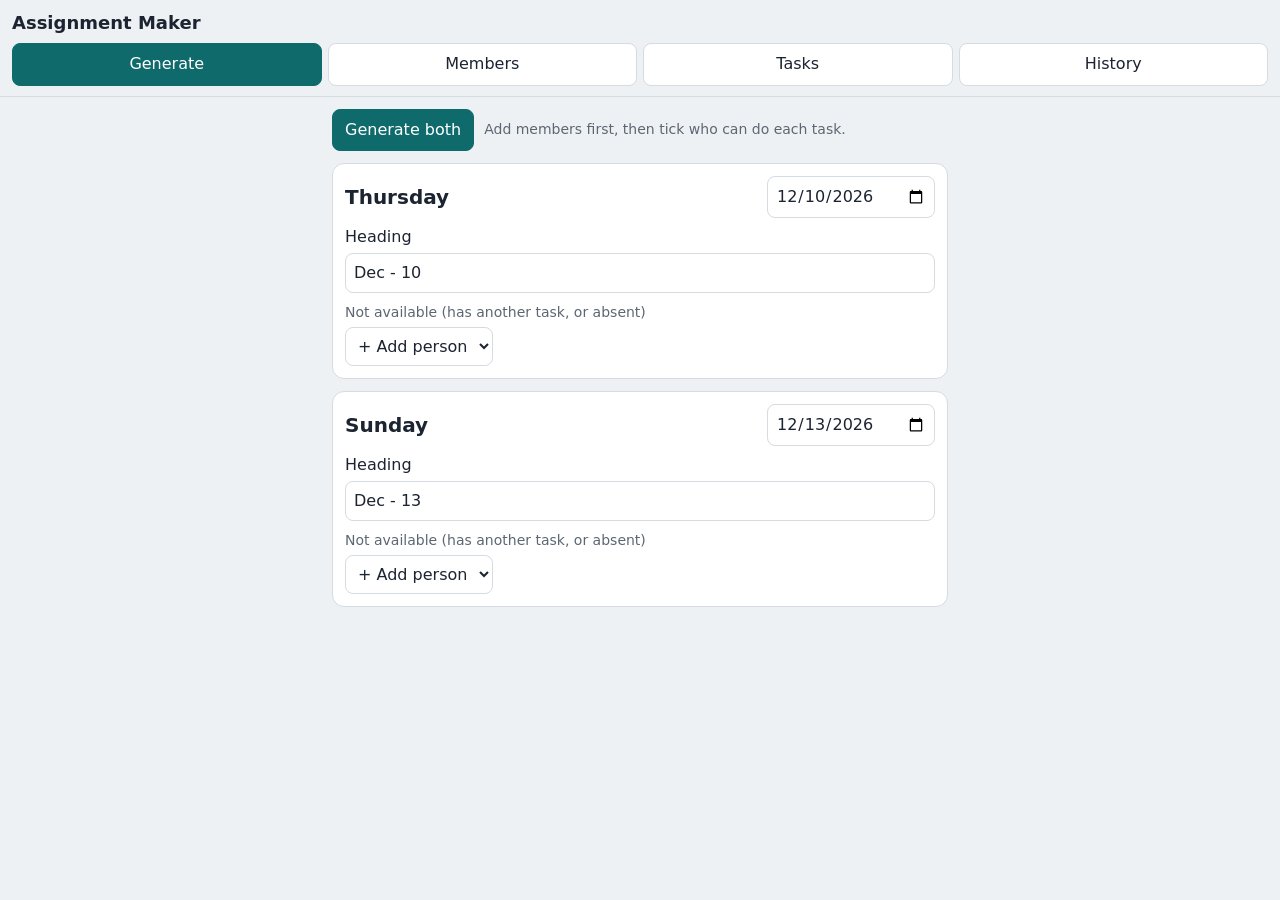
==== audio_video_assignment/audio_video.html @ 5a1fa099 "first commit" ====
<!doctype html>
<html lang="en">
  <head>
    <meta charset="utf-8" />
    <meta name="viewport" content="width=device-width,initial-scale=1" />
    <title>Assignment Maker</title>
    <style>
      :root {
        --bg: #eef1f4;
        --card: #fff;
        --ink: #1b2430;
        --mute: #5c6773;
        --acc: #0f6b6b;
        --red: #c62828;
        --redbg: #fdecec;
        --line: #d5dbe1;
      }
      @media (prefers-color-scheme: dark) {
        :root {
          --bg: #141a21;
          --card: #1d252e;
          --ink: #e8edf2;
          --mute: #9aa7b4;
          --acc: #4fc3c3;
          --red: #ff6b6b;
          --redbg: #3a1d1f;
          --line: #34404c;
        }
      }
      * {
        box-sizing: border-box;
      }
      body {
        margin: 0;
        background: var(--bg);
        color: var(--ink);
        font:
          16px/1.4 system-ui,
          -apple-system,
          Segoe UI,
          Roboto,
          sans-serif;
      }
      header {
        position: sticky;
        top: 0;
        background: var(--bg);
        padding: 10px 12px;
        border-bottom: 1px solid var(--line);
        z-index: 5;
      }
      h1 {
        font-size: 18px;
        margin: 0 0 8px;
      }
      h2 {
        font-size: 20px;
        margin: 0;
      }
      h3 {
        margin: 0 0 4px;
      }
      nav {
        display: flex;
        gap: 6px;
      }
      nav button {
        flex: 1;
      }
      main {
        max-width: 640px;
        margin: 0 auto;
        padding: 12px;
      }
      button,
      select,
      input,
      textarea {
        font: inherit;
        color: inherit;
      }
      button {
        border: 1px solid var(--line);
        background: var(--card);
        border-radius: 8px;
        padding: 9px 12px;
        cursor: pointer;
      }
      button.on,
      button.pri {
        background: var(--acc);
        color: #fff;
        border-color: var(--acc);
      }
      button.del {
        color: var(--red);
      }
      input,
      select,
      textarea {
        border: 1px solid var(--line);
        background: var(--card);
        border-radius: 8px;
        padding: 8px;
        max-width: 100%;
      }
      textarea {
        width: 100%;
        min-height: 90px;
      }
      .card {
        background: var(--card);
        border: 1px solid var(--line);
        border-radius: 12px;
        padding: 12px;
        margin: 12px 0;
      }
      .row {
        display: flex;
        gap: 8px;
        align-items: center;
        flex-wrap: wrap;
        justify-content: space-between;
      }
      .sm {
        margin: 8px 0;
        justify-content: flex-start;
      }
      .bar {
        display: flex;
        gap: 10px;
        align-items: center;
        flex-wrap: wrap;
      }
      .hint,
      small,
      .lbl {
        color: var(--mute);
        font-size: 14px;
      }
      .lbl {
        margin: 10px 0 4px;
      }
      label {
        display: block;
        margin-top: 8px;
      }
      label input {
        width: 100%;
        margin-top: 4px;
      }
      label.n {
        margin: 0;
      }
      label.n input {
        width: 64px;
      }
      .chips {
        display: flex;
        flex-wrap: wrap;
        gap: 6px;
        align-items: center;
      }
      .chip {
        border: 1px solid var(--line);
        border-radius: 99px;
        padding: 4px 10px;
        font-size: 14px;
        background: var(--bg);
      }
      .chip button {
        border: 0;
        background: none;
        padding: 0 0 0 4px;
        color: var(--red);
      }
      .tog.on {
        background: var(--acc);
        color: #fff;
        border-color: var(--acc);
      }
      .res {
        margin-top: 12px;
        border-top: 1px solid var(--line);
        padding-top: 8px;
      }
      .slot {
        display: flex;
        justify-content: space-between;
        gap: 8px;
        width: 100%;
        text-align: left;
        margin: 4px 0;
      }
      .slot b {
        text-align: right;
      }
      .slot.empty {
        background: var(--redbg);
        border: 2px solid var(--red);
        color: var(--red);
      }
      .warn {
        background: var(--redbg);
        color: var(--red);
        border: 2px solid var(--red);
        border-radius: 8px;
        padding: 8px;
        font-weight: 600;
        margin-bottom: 6px;
      }
      .sup {
        margin: 8px 0;
        font-size: 15px;
      }
      .ov {
        position: fixed;
        inset: 0;
        background: #0009;
        display: flex;
        align-items: flex-end;
        justify-content: center;
        z-index: 10;
      }
      .sheet {
        background: var(--card);
        width: 100%;
        max-width: 640px;
        max-height: 85vh;
        overflow: auto;
        border-radius: 16px 16px 0 0;
        padding: 14px;
        display: flex;
        flex-direction: column;
        gap: 8px;
      }
      .list {
        display: flex;
        flex-direction: column;
        gap: 4px;
      }
      .list button {
        text-align: left;
      }
      .list .bad {
        color: var(--mute);
      }
      #toast {
        position: fixed;
        left: 50%;
        bottom: 20px;
        transform: translateX(-50%);
        background: var(--ink);
        color: var(--bg);
        padding: 10px 16px;
        border-radius: 99px;
        opacity: 0;
        transition: opacity 0.2s;
        pointer-events: none;
        z-index: 20;
      }
      #toast.show {
        opacity: 1;
      }
      pre {
        white-space: pre-wrap;
        margin: 6px 0;
        font: inherit;
        font-size: 14px;
      }
    </style>
  </head>
  <body>
    <header>
      <h1>Assignment Maker</h1>
      <nav>
        <button data-a="tab" data-v="gen">Generate</button
        ><button data-a="tab" data-v="mem">Members</button
        ><button data-a="tab" data-v="task">Tasks</button
        ><button data-a="tab" data-v="hist">History</button>
      </nav>
    </header>
    <main id="app"></main>
    <div id="toast"></div>
    <script>
      const KEY = "assigner_v1",
        MON = [
          "Jan",
          "Feb",
          "Mar",
          "Apr",
          "May",
          "Jun",
          "Jul",
          "Aug",
          "Sep",
          "Oct",
          "Nov",
          "Dec",
        ],
        WD = [
          "Sunday",
          "Monday",
          "Tuesday",
          "Wednesday",
          "Thursday",
          "Friday",
          "Saturday",
        ];
      const T0 = [
        ["Entrance Attendant", 2],
        ["Parking Attendant", 1],
        ["Auditorium Attendant/will open the donation box", 2],
        ["Audio", 1],
        ["Audio Assistant/charging batteries", 1],
        ["Video", 1],
        ["Video Assistant/charging tablet", 1],
        ["Mic server", 2],
        ["VC Attendant", 1],
        ["Stage Attendant (Podium, Mic ng Reader, Tablet)", 1],
      ];
      const $ = (id) => document.getElementById(id),
        pad = (n) => String(n).padStart(2, "0");
      const iso = (d) =>
        d.getFullYear() + "-" + pad(d.getMonth() + 1) + "-" + pad(d.getDate());
      const dt = (s) => new Date(s + "T00:00:00"),
        hd = (s) => MON[dt(s).getMonth()] + " - " + dt(s).getDate();
      const esc = (s) =>
        String(s).replace(
          /[&<>"']/g,
          (c) =>
            ({
              "&": "&amp;",
              "<": "&lt;",
              ">": "&gt;",
              '"': "&quot;",
              "'": "&#39;",
            })[c],
        );
      const nz = (s) => s.replace(/\s+/g, " ").trim().toLowerCase();
      const shuf = (a) => {
        a = a.slice();
        for (let i = a.length - 1; i > 0; i--) {
          const j = Math.floor(Math.random() * (i + 1));
          [a[i], a[j]] = [a[j], a[i]];
        }
        return a;
      };
      function dm() {
        const d = new Date();
        while (d.getDay() !== 4) d.setDate(d.getDate() + 1);
        const a = iso(d);
        d.setDate(d.getDate() + 3);
        return [a, iso(d)].map((x) => ({
          date: x,
          head: hd(x),
          edited: false,
          un: [],
          slots: null,
        }));
      }
      function dflt() {
        return {
          members: [],
          tasks: T0.map((t, i) => ({
            id: "t" + i,
            label: t[0],
            n: t[1],
            ok: [],
          })),
          history: [],
          meetings: dm(),
        };
      }
      let S,
        tab = "gen",
        P = null;
      try {
        S = JSON.parse(localStorage.getItem(KEY));
      } catch (e) {}
      if (!S || !S.members) S = dflt();
      if (S.meetings.every((m) => m.date < iso(new Date()))) S.meetings = dm();
      function save() {
        try {
          localStorage.setItem(KEY, JSON.stringify(S));
        } catch (e) {}
      }
      function toast(t) {
        const e = $("toast");
        e.textContent = t;
        e.classList.add("show");
        setTimeout(() => e.classList.remove("show"), 1800);
      }
      const task = (id) => S.tasks.find((t) => t.id === id);

      function prevOf(i) {
        const d = S.meetings[i].date;
        let best = null;
        S.history.forEach((h) => {
          if (
            h.date < d &&
            !S.meetings.some(
              (m, j) => j !== i && m.slots && m.date === h.date,
            ) &&
            (!best || h.date > best.date)
          )
            best = h;
        });
        S.meetings.forEach((m, j) => {
          if (j !== i && m.slots && m.date < d && (!best || m.date > best.date))
            best = m;
        });
        const map = {};
        if (best)
          best.slots.forEach((s) => {
            if (s.name) map[s.name] = s.taskId;
          });
        return map;
      }
      function gen(i) {
        const m = S.meetings[i],
          prev = prevOf(i),
          un = new Set(m.un),
          slots = [];
        S.tasks.forEach((t) => {
          for (let k = 0; k < t.n; k++)
            slots.push({ taskId: t.id, name: null });
        });
        const cand = slots.map((s) => {
          const t = task(s.taskId);
          return S.members.filter(
            (p) => t.ok.includes(p) && !un.has(p) && prev[p] !== t.id,
          );
        });
        let best = null;
        for (let r = 0; r < 40; r++) {
          const mt = {},
            lists = cand.map((c) =>
              c
                .map((p) => [p, (prev[p] ? 0.5 : 0) + Math.random()])
                .sort((a, b) => a[1] - b[1])
                .map((x) => x[0]),
            );
          const tr = (k, seen) => {
            for (const p of lists[k]) {
              if (seen.has(p)) continue;
              seen.add(p);
              if (mt[p] === undefined || tr(mt[p], seen)) {
                mt[p] = k;
                return true;
              }
            }
            return false;
          };
          shuf(slots.map((_, k) => k)).forEach((k) => tr(k, new Set()));
          const ps = Object.keys(mt),
            f = ps.length,
            rep = ps.filter((p) => prev[p]).length;
          if (!best || f > best.f || (f === best.f && rep < best.r))
            best = { f, r: rep, mt };
        }
        Object.entries(best.mt).forEach(([p, k]) => (slots[k].name = p));
        m.slots = slots;
      }
      function warnEmpty(from) {
        const out = [];
        for (let i = from; i < S.meetings.length; i++) {
          const m = S.meetings[i];
          if (!m.slots) continue;
          const e = m.slots
            .filter((s) => !s.name)
            .map((s) => task(s.taskId).label);
          if (e.length)
            out.push(
              WD[dt(m.date).getDay()] +
                " " +
                hd(m.date) +
                ":\n- " +
                e.join("\n- "),
            );
        }
        if (out.length)
          alert(
            "⚠ Some slots could not be filled:\n\n" +
              out.join("\n\n") +
              "\n\nThey are marked red. Tap one to fill it manually.",
          );
      }
      function why(i, k, p) {
        const m = S.meetings[i],
          s = m.slots[k],
          t = task(s.taskId),
          pr = prevOf(i);
        if (!t.ok.includes(p)) return "not on this task's list";
        if (m.un.includes(p)) return "unavailable";
        if (pr[p] === t.id) return "same task last time";
        if (m.slots.some((x, j) => j !== k && x.name === p))
          return "already has a task";
        return "";
      }
      function replace(i, k, clearIfNone) {
        const s = S.meetings[i].slots[k],
          c = S.members.filter((p) => p !== s.name && !why(i, k, p));
        if (!c.length) {
          if (clearIfNone) {
            s.name = null;
            s.over = false;
          }
          alert(
            "No one else can take this slot" +
              (clearIfNone
                ? ". It is marked red. Choose someone manually."
                : "."),
          );
          return;
        }
        s.name = c[Math.floor(Math.random() * c.length)];
        s.over = false;
      }
      const supportOf = (m) => {
        const u = new Set(m.slots.map((s) => s.name));
        return S.members.filter((p) => !u.has(p) && !m.un.includes(p));
      };
      function text(i) {
        const m = S.meetings[i],
          L = [];
        if (m.head) L.push(m.head);
        m.slots.forEach((s) => {
          const t = task(s.taskId);
          if (t) L.push(t.label + ": " + (s.name || "(EMPTY)"));
        });
        const sp = supportOf(m);
        L.push("Support: " + (sp.length ? sp.join(", ") : "none"));
        return L.join("\n\n");
      }
      function saveHist(i) {
        const m = S.meetings[i];
        S.history = S.history.filter((h) => h.date !== m.date);
        S.history.push({
          date: m.date,
          head: m.head,
          slots: m.slots
            .filter((s) => s.name)
            .map((s) => ({ taskId: s.taskId, name: s.name })),
        });
        S.history.sort((a, b) => (a.date < b.date ? 1 : -1));
        S.history = S.history.slice(0, 60);
      }
      async function copy(i) {
        const e = S.meetings[i].slots.filter((s) => !s.name).length;
        if (
          e &&
          !confirm(
            e + " slot(s) are still empty and will show (EMPTY). Copy anyway?",
          )
        )
          return;
        const t = text(i);
        try {
          await navigator.clipboard.writeText(t);
        } catch (_) {
          const a = document.createElement("textarea");
          a.value = t;
          document.body.appendChild(a);
          a.select();
          document.execCommand("copy");
          a.remove();
        }
        saveHist(i);
        save();
        toast("Copied and saved to history");
      }
      function rename(o, n) {
        n = n.trim().replace(/\s+/g, " ");
        if (!n || n === o) return;
        if (S.members.some((x) => nz(x) === nz(n))) {
          alert("That name already exists.");
          return;
        }
        const f = (a) => a.map((x) => (x === o ? n : x));
        S.members = f(S.members);
        S.tasks.forEach((t) => (t.ok = f(t.ok)));
        S.meetings.forEach((m) => {
          m.un = f(m.un);
          if (m.slots)
            m.slots.forEach((s) => {
              if (s.name === o) s.name = n;
            });
        });
        S.history.forEach((h) =>
          h.slots.forEach((s) => {
            if (s.name === o) s.name = n;
          }),
        );
      }
      function addMembers(txt) {
        txt
          .split(/[\n,]+/)
          .map((x) => x.trim().replace(/\s+/g, " "))
          .filter(Boolean)
          .forEach((n) => {
            if (!S.members.some((x) => nz(x) === nz(n))) S.members.push(n);
          });
      }
      function parsePaste(txt) {
        const slots = [],
          bad = [];
        txt.split("\n").forEach((l) => {
          const c = l.indexOf(":");
          if (c < 0) return;
          const lab = nz(l.slice(0, c)),
            nm = l
              .slice(c + 1)
              .trim()
              .replace(/\s+/g, " ");
          if (!nm || lab === "support") return;
          const t = S.tasks.find((x) => nz(x.label) === lab);
          if (!t) {
            bad.push(l.trim());
            return;
          }
          slots.push({
            taskId: t.id,
            name: S.members.find((x) => nz(x) === nz(nm)) || nm,
          });
        });
        return { slots, bad };
      }

      function vGen() {
        let h = `<div class="bar"><button class="pri" data-a="gen">Generate both</button><span class="hint">${S.members.length ? "" : "Add members first, then tick who can do each task."}</span></div>`;
        S.meetings.forEach((m, i) => {
          h += `<section class="card"><div class="row"><h2>${WD[dt(m.date).getDay()]}</h2><input type="date" value="${m.date}" data-f="date" data-i="${i}"></div>
  <label>Heading<input value="${esc(m.head)}" data-f="head" data-i="${i}"></label>
  <div class="lbl">Not available (has another task, or absent)</div><div class="chips">${m.un.map((p) => `<span class="chip">${esc(p)}<button data-a="rmun" data-i="${i}" data-p="${esc(p)}">×</button></span>`).join("")}
  <select data-f="unadd" data-i="${i}"><option value="">+ Add person</option>${S.members
    .filter((p) => !m.un.includes(p))
    .map((p) => `<option>${esc(p)}</option>`)
    .join("")}</select></div>`;
          if (m.slots) {
            const e = m.slots.filter((s) => !s.name).length;
            h += `<div class="res">${e ? `<div class="warn">⚠ ${e} slot${e > 1 ? "s" : ""} still empty. Tap a red row to fill it.</div>` : ""}`;
            m.slots.forEach((s, k) => {
              const t = task(s.taskId);
              if (!t) return;
              h += `<button class="slot${s.name ? "" : " empty"}" data-a="pick" data-i="${i}" data-k="${k}"><span>${esc(t.label)}</span><b>${s.name ? esc(s.name) + (s.over ? " ⚠" : "") : "NEEDS SOMEONE"}</b></button>`;
            });
            const sp = supportOf(m);
            h += `<div class="sup"><b>Support:</b> ${sp.length ? esc(sp.join(", ")) : "none"}</div>
   <div class="bar"><button class="pri" data-a="copy" data-i="${i}">Copy</button><button data-a="reroll" data-i="${i}">${i < S.meetings.length - 1 ? "Re-roll this + next" : "Re-roll this one"}</button></div></div>`;
          }
          h += "</section>";
        });
        return h;
      }
      function vMem() {
        return `<section class="card"><div class="lbl">Add members (one name per line)</div><textarea id="nm" placeholder="Heron D.&#10;Anthony G."></textarea><p><button class="pri" data-a="addmem">Add</button></p></section>
 <section class="card"><div class="lbl">${S.members.length} members. Edit a name or remove it.</div>${S.members.map((p) => `<div class="row sm"><input value="${esc(p)}" data-f="ren" data-p="${esc(p)}"><button class="del" data-a="rmmem" data-p="${esc(p)}">Remove</button></div>`).join("")}</section>`;
      }
      function vTask() {
        return (
          S.tasks
            .map(
              (
                t,
                x,
              ) => `<section class="card"><div class="row"><input value="${esc(t.label)}" data-f="tlabel" data-t="${x}" style="flex:1"><label class="n">Slots <input type="number" min="1" max="9" value="${t.n}" data-f="tn" data-t="${x}"></label></div>
 <div class="row sm"><button data-a="tup" data-t="${x}">↑</button><button data-a="tdown" data-t="${x}">↓</button><button data-a="eall" data-t="${x}">All</button><button data-a="enone" data-t="${x}">None</button><button class="del" data-a="tdel" data-t="${x}">Delete</button></div>
 <div class="lbl">Who can do this (${t.ok.length})</div><div class="chips">${S.members.map((p) => `<button class="chip tog${t.ok.includes(p) ? " on" : ""}" data-a="elig" data-t="${x}" data-p="${esc(p)}">${esc(p)}</button>`).join("") || '<i class="hint">Add members first.</i>'}</div></section>`,
            )
            .join("") +
          `<section class="card"><div class="row"><input id="ntask" placeholder="New task name" style="flex:1"><button class="pri" data-a="addtask">Add task</button></div></section>`
        );
      }
      function vHist() {
        return (
          `<section class="card"><b>Add a past meeting</b><p class="hint">Paste last meeting's message so the app knows who did what. Lines like "Audio: Ronald C."</p>
 <input type="date" id="hdate" value="${iso(new Date())}"><textarea id="htxt"></textarea><p><button class="pri" data-a="hadd">Save past meeting</button></p></section>` +
          S.history
            .map(
              (h) =>
                `<section class="card"><div class="row"><b>${esc(h.head || h.date)} <small>${h.date}</small></b><button class="del" data-a="hdel" data-d="${h.date}">Delete</button></div><pre>${h.slots.map((s) => esc((task(s.taskId) || { label: "?" }).label) + ": " + esc(s.name)).join("\n")}</pre></section>`,
            )
            .join("") +
          `<section class="card"><b>Backup</b><p class="hint">Data lives only in this browser. Use backup to move it to another device.</p><div class="bar"><button data-a="export">Download backup</button><input type="file" accept=".json" data-f="imp"></div></section>`
        );
      }
      function vPick() {
        if (!P) return "";
        const m = S.meetings[P.i],
          s = m.slots[P.k],
          t = task(s.taskId);
        const rows = S.members
          .filter((p) => p !== s.name)
          .map((p) => [p, why(P.i, P.k, p)])
          .sort((a, b) => (a[1] ? 1 : 0) - (b[1] ? 1 : 0));
        return `<div class="ov" data-a="closepick"><div class="sheet" onclick="event.stopPropagation()"><h3>${esc(t.label)}</h3><small>${s.name ? "Now: " + esc(s.name) : "Empty slot"}</small>
 <button class="pri" data-a="rand">Random replacement</button>${s.name ? `<button data-a="absent">${esc(s.name)} is absent. Replace.</button><button data-a="clear">Leave empty</button>` : ""}
 <div class="lbl">Or choose someone</div><div class="list">${rows.map(([p, r]) => `<button class="${r ? "bad" : ""}" data-a="choose" data-p="${esc(p)}">${esc(p)}${r ? ` <small>(${r})</small>` : ""}</button>`).join("")}</div><button data-a="closepick">Close</button></div></div>`;
      }
      function render() {
        $("app").innerHTML =
          { gen: vGen, mem: vMem, task: vTask, hist: vHist }[tab]() + vPick();
        document
          .querySelectorAll("nav button")
          .forEach((b) => b.classList.toggle("on", b.dataset.v === tab));
        save();
      }

      document.addEventListener("click", (e) => {
        const b = e.target.closest("[data-a]");
        if (!b) return;
        const a = b.dataset.a,
          i = +b.dataset.i,
          k = +b.dataset.k,
          x = +b.dataset.t,
          p = b.dataset.p;
        if (a === "tab") {
          tab = b.dataset.v;
          P = null;
        } else if (a === "gen") {
          gen(0);
          gen(1);
          render();
          warnEmpty(0);
          return;
        } else if (a === "reroll") {
          for (let j = i; j < S.meetings.length; j++) gen(j);
          render();
          warnEmpty(i);
          return;
        } else if (a === "copy") {
          copy(i);
          return;
        } else if (a === "rmun")
          S.meetings[i].un = S.meetings[i].un.filter((y) => y !== p);
        else if (a === "pick") P = { i, k };
        else if (a === "closepick") P = null;
        else if (a === "rand") {
          replace(P.i, P.k, false);
          P = null;
        } else if (a === "absent") {
          const m = S.meetings[P.i];
          m.un.push(m.slots[P.k].name);
          replace(P.i, P.k, true);
          P = null;
        } else if (a === "clear") {
          const s = S.meetings[P.i].slots[P.k];
          s.name = null;
          s.over = false;
          P = null;
        } else if (a === "choose") {
          const m = S.meetings[P.i],
            s = m.slots[P.k],
            r = why(P.i, P.k, p);
          m.slots.forEach((y) => {
            if (y.name === p) y.name = null;
          });
          s.name = p;
          s.over = !!r;
          P = null;
        } else if (a === "addmem") {
          addMembers($("nm").value);
        } else if (a === "rmmem") {
          if (!confirm("Remove " + p + "?")) return;
          S.members = S.members.filter((y) => y !== p);
          S.tasks.forEach((t) => (t.ok = t.ok.filter((y) => y !== p)));
          S.meetings.forEach((m) => (m.un = m.un.filter((y) => y !== p)));
        } else if (a === "elig") {
          const t = S.tasks[x];
          t.ok = t.ok.includes(p)
            ? t.ok.filter((y) => y !== p)
            : t.ok.concat(p);
        } else if (a === "eall") S.tasks[x].ok = S.members.slice();
        else if (a === "enone") S.tasks[x].ok = [];
        else if (a === "tup" && x > 0)
          [S.tasks[x - 1], S.tasks[x]] = [S.tasks[x], S.tasks[x - 1]];
        else if (a === "tdown" && x < S.tasks.length - 1)
          [S.tasks[x + 1], S.tasks[x]] = [S.tasks[x], S.tasks[x + 1]];
        else if (a === "tdel") {
          if (!confirm("Delete this task?")) return;
          S.tasks.splice(x, 1);
        } else if (a === "addtask") {
          const v = $("ntask").value.trim();
          if (v) S.tasks.push({ id: "t" + Date.now(), label: v, n: 1, ok: [] });
        } else if (a === "hdel")
          S.history = S.history.filter((h) => h.date !== b.dataset.d);
        else if (a === "hadd") {
          const r = parsePaste($("htxt").value),
            d = $("hdate").value;
          if (!d || !r.slots.length) {
            alert('Pick a date and paste lines like "Audio: Ronald C."');
            return;
          }
          S.history = S.history.filter((h) => h.date !== d);
          S.history.push({ date: d, head: hd(d), slots: r.slots });
          S.history.sort((u, v) => (u.date < v.date ? 1 : -1));
          alert(
            "Saved " +
              r.slots.length +
              " assignments." +
              (r.bad.length
                ? "\n\nNot recognised (task name does not match):\n" +
                  r.bad.join("\n")
                : ""),
          );
        } else if (a === "export") {
          const u = URL.createObjectURL(
              new Blob([JSON.stringify(S)], { type: "application/json" }),
            ),
            l = document.createElement("a");
          l.href = u;
          l.download = "assignment-maker-backup.json";
          l.click();
          return;
        }
        render();
      });
      document.addEventListener("change", (e) => {
        const f = e.target.dataset.f;
        if (!f) return;
        const v = e.target.value,
          i = +e.target.dataset.i,
          x = +e.target.dataset.t;
        if (f === "date" && v) {
          const m = S.meetings[i];
          m.date = v;
          if (!m.edited) m.head = hd(v);
        } else if (f === "head") {
          S.meetings[i].head = v;
          S.meetings[i].edited = true;
        } else if (f === "unadd") {
          if (v) S.meetings[i].un.push(v);
        } else if (f === "ren") rename(e.target.dataset.p, v);
        else if (f === "tlabel") {
          if (v.trim()) S.tasks[x].label = v.trim();
        } else if (f === "tn") S.tasks[x].n = Math.max(1, Math.min(9, +v || 1));
        else if (f === "imp") {
          const r = new FileReader();
          r.onload = () => {
            try {
              const o = JSON.parse(r.result);
              if (!o.members || !o.tasks) throw 0;
              S = o;
              render();
              toast("Backup restored");
            } catch (_) {
              alert("That file is not a valid backup.");
            }
          };
          r.readAsText(e.target.files[0]);
          return;
        }
        render();
      });
      render();
    </script>
  </body>
</html>
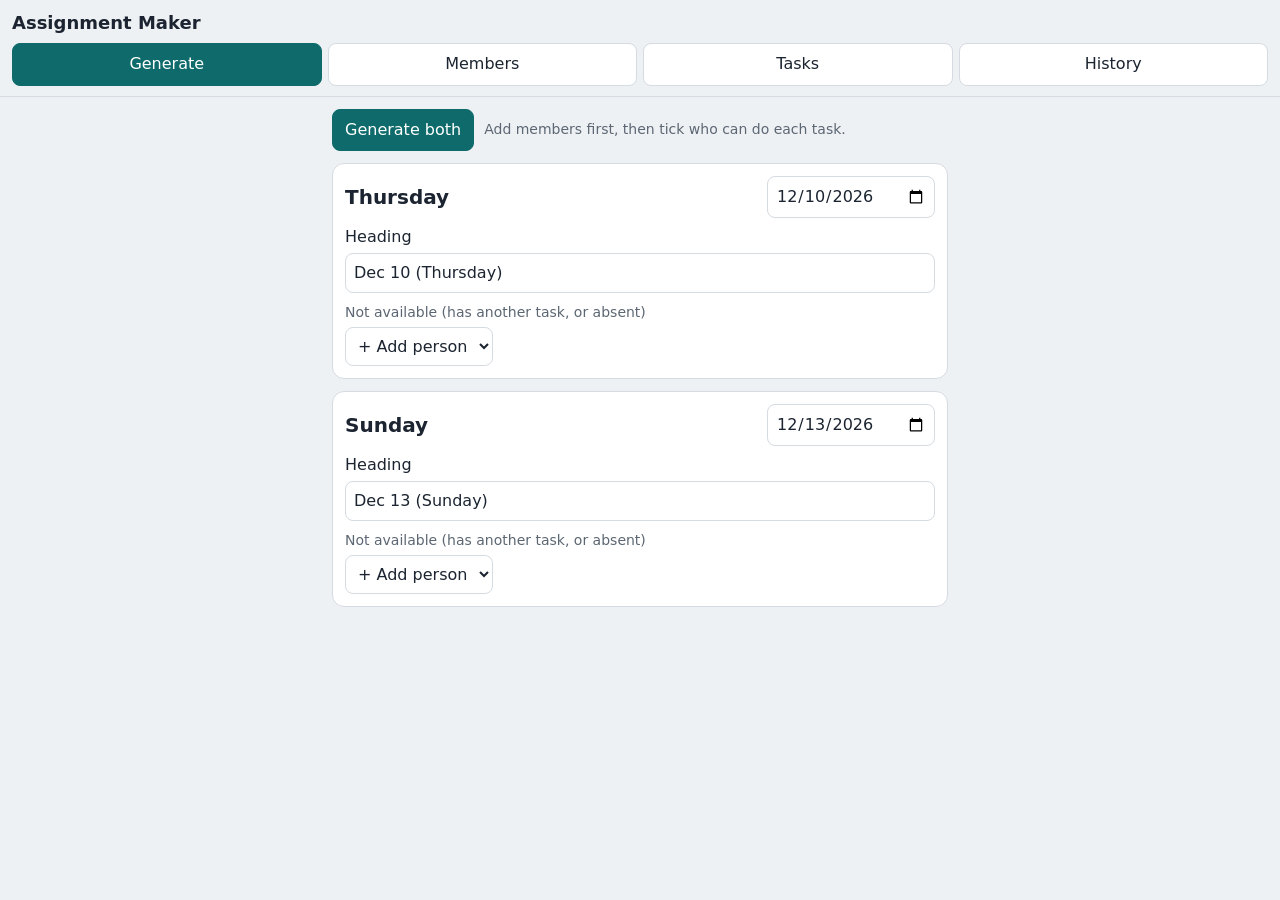
==== commit acd38154: "Added Type of day, Elder Ms Category, added support lists" ====
--- a/audio_video_assignment/audio_video.html
+++ b/audio_video_assignment/audio_video.html
@@ -178,6 +178,11 @@
         background: var(--acc);
         color: #fff;
         border-color: var(--acc);
+      }
+      .tog.on2 {
+        background: #b36b00;
+        color: #fff;
+        border-color: #b36b00;
       }
       .res {
         margin-top: 12px;
@@ -308,9 +313,9 @@
           "Saturday",
         ];
       const T0 = [
-        ["Entrance Attendant", 2],
+        ["Entrance Attendant", 2, 1],
         ["Parking Attendant", 1],
-        ["Auditorium Attendant/will open the donation box", 2],
+        ["Auditorium Attendant/will open the donation box", 2, 1],
         ["Audio", 1],
         ["Audio Assistant/charging batteries", 1],
         ["Video", 1],
@@ -324,7 +329,13 @@
       const iso = (d) =>
         d.getFullYear() + "-" + pad(d.getMonth() + 1) + "-" + pad(d.getDate());
       const dt = (s) => new Date(s + "T00:00:00"),
-        hd = (s) => MON[dt(s).getMonth()] + " - " + dt(s).getDate();
+        hd = (s) =>
+          MON[dt(s).getMonth()] +
+          " " +
+          dt(s).getDate() +
+          " (" +
+          WD[dt(s).getDay()] +
+          ")";
       const esc = (s) =>
         String(s).replace(
           /[&<>"']/g,
@@ -367,6 +378,8 @@
             label: t[0],
             n: t[1],
             ok: [],
+            ok2: [],
+            cat: !!t[2],
           })),
           history: [],
           meetings: dm(),
@@ -379,6 +392,13 @@
         S = JSON.parse(localStorage.getItem(KEY));
       } catch (e) {}
       if (!S || !S.members) S = dflt();
+      S.tasks.forEach((t) => {
+        if (!t.ok2) t.ok2 = [];
+      });
+      S.meetings.forEach((m) => {
+        if (!m.edited) m.head = hd(m.date);
+      });
+      S.history.forEach((h) => (h.head = hd(h.date)));
       if (S.meetings.every((m) => m.date < iso(new Date()))) S.meetings = dm();
       function save() {
         try {
@@ -392,6 +412,9 @@
         setTimeout(() => e.classList.remove("show"), 1800);
       }
       const task = (id) => S.tasks.find((t) => t.id === id);
+      const okOf = (t, s) => (t.cat && s.g === 1 ? t.ok2 : t.ok),
+        lab = (t, s) =>
+          t.label + (t.cat ? (s.g === 1 ? " (MS/Publisher)" : " (Elder)") : "");
 
       function prevOf(i) {
         const d = S.meetings[i].date;
@@ -423,13 +446,21 @@
           un = new Set(m.un),
           slots = [];
         S.tasks.forEach((t) => {
-          for (let k = 0; k < t.n; k++)
-            slots.push({ taskId: t.id, name: null });
+          if (t.cat) {
+            const a = [
+              { taskId: t.id, g: 0, name: null },
+              { taskId: t.id, g: 1, name: null },
+            ];
+            if (Math.random() < 0.5) a.reverse();
+            slots.push(...a);
+          } else
+            for (let k = 0; k < t.n; k++)
+              slots.push({ taskId: t.id, name: null });
         });
         const cand = slots.map((s) => {
           const t = task(s.taskId);
           return S.members.filter(
-            (p) => t.ok.includes(p) && !un.has(p) && prev[p] !== t.id,
+            (p) => okOf(t, s).includes(p) && !un.has(p) && prev[p] !== t.id,
           );
         });
         let best = null;
@@ -469,7 +500,7 @@
           if (!m.slots) continue;
           const e = m.slots
             .filter((s) => !s.name)
-            .map((s) => task(s.taskId).label);
+            .map((s) => lab(task(s.taskId), s));
           if (e.length)
             out.push(
               WD[dt(m.date).getDay()] +
@@ -491,7 +522,7 @@
           s = m.slots[k],
           t = task(s.taskId),
           pr = prevOf(i);
-        if (!t.ok.includes(p)) return "not on this task's list";
+        if (!okOf(t, s).includes(p)) return "not on this slot's list";
         if (m.un.includes(p)) return "unavailable";
         if (pr[p] === t.id) return "same task last time";
         if (m.slots.some((x, j) => j !== k && x.name === p))
@@ -579,7 +610,10 @@
         }
         const f = (a) => a.map((x) => (x === o ? n : x));
         S.members = f(S.members);
-        S.tasks.forEach((t) => (t.ok = f(t.ok)));
+        S.tasks.forEach((t) => {
+          t.ok = f(t.ok);
+          t.ok2 = f(t.ok2);
+        });
         S.meetings.forEach((m) => {
           m.un = f(m.un);
           if (m.slots)
@@ -643,7 +677,7 @@
             m.slots.forEach((s, k) => {
               const t = task(s.taskId);
               if (!t) return;
-              h += `<button class="slot${s.name ? "" : " empty"}" data-a="pick" data-i="${i}" data-k="${k}"><span>${esc(t.label)}</span><b>${s.name ? esc(s.name) + (s.over ? " ⚠" : "") : "NEEDS SOMEONE"}</b></button>`;
+              h += `<button class="slot${s.name ? "" : " empty"}" data-a="pick" data-i="${i}" data-k="${k}"><span>${esc(t.label)}${t.cat ? ` <small>(${s.g === 1 ? "MS/Publisher" : "Elder"})</small>` : ""}</span><b>${s.name ? esc(s.name) + (s.over ? " ⚠" : "") : "NEEDS SOMEONE"}</b></button>`;
             });
             const sp = supportOf(m);
             h += `<div class="sup"><b>Support:</b> ${sp.length ? esc(sp.join(", ")) : "none"}</div>
@@ -664,9 +698,19 @@
               (
                 t,
                 x,
-              ) => `<section class="card"><div class="row"><input value="${esc(t.label)}" data-f="tlabel" data-t="${x}" style="flex:1"><label class="n">Slots <input type="number" min="1" max="9" value="${t.n}" data-f="tn" data-t="${x}"></label></div>
- <div class="row sm"><button data-a="tup" data-t="${x}">↑</button><button data-a="tdown" data-t="${x}">↓</button><button data-a="eall" data-t="${x}">All</button><button data-a="enone" data-t="${x}">None</button><button class="del" data-a="tdel" data-t="${x}">Delete</button></div>
- <div class="lbl">Who can do this (${t.ok.length})</div><div class="chips">${S.members.map((p) => `<button class="chip tog${t.ok.includes(p) ? " on" : ""}" data-a="elig" data-t="${x}" data-p="${esc(p)}">${esc(p)}</button>`).join("") || '<i class="hint">Add members first.</i>'}</div></section>`,
+              ) => `<section class="card"><div class="row"><input value="${esc(t.label)}" data-f="tlabel" data-t="${x}" style="flex:1">${t.cat ? "" : `<label class="n">Slots <input type="number" min="1" max="9" value="${t.n}" data-f="tn" data-t="${x}"></label>`}</div>
+ <div class="row sm"><button data-a="tup" data-t="${x}">↑</button><button data-a="tdown" data-t="${x}">↓</button>${t.cat ? "" : `<button data-a="eall" data-t="${x}">All</button>`}<button data-a="enone" data-t="${x}">Clear</button><button class="${t.cat ? "on" : ""}" data-a="tcat" data-t="${x}">1 Elder + 1 MS/Publisher</button><button class="del" data-a="tdel" data-t="${x}">Delete</button></div>
+ <div class="lbl">${t.cat ? `Tap a name to cycle: Elder, then MS/Publisher, then none. (${t.ok.length} Elders, ${t.ok2.length} MS/Publishers)` : `Who can do this (${t.ok.length})`}</div>
+ <div class="chips">${
+   S.members
+     .map((p) => {
+       const c = t.ok.includes(p) ? 1 : t.ok2.includes(p) ? 2 : 0;
+       return t.cat
+         ? `<button class="chip tog${c === 1 ? " on" : c === 2 ? " on2" : ""}" data-a="cyc" data-t="${x}" data-p="${esc(p)}">${esc(p)}${c === 1 ? " · Elder" : c === 2 ? " · MS/Pub" : ""}</button>`
+         : `<button class="chip tog${c ? " on" : ""}" data-a="elig" data-t="${x}" data-p="${esc(p)}">${esc(p)}</button>`;
+     })
+     .join("") || '<i class="hint">Add members first.</i>'
+ }</div></section>`,
             )
             .join("") +
           `<section class="card"><div class="row"><input id="ntask" placeholder="New task name" style="flex:1"><button class="pri" data-a="addtask">Add task</button></div></section>`
@@ -694,7 +738,7 @@
           .filter((p) => p !== s.name)
           .map((p) => [p, why(P.i, P.k, p)])
           .sort((a, b) => (a[1] ? 1 : 0) - (b[1] ? 1 : 0));
-        return `<div class="ov" data-a="closepick"><div class="sheet" onclick="event.stopPropagation()"><h3>${esc(t.label)}</h3><small>${s.name ? "Now: " + esc(s.name) : "Empty slot"}</small>
+        return `<div class="ov" data-a="closepick"><div class="sheet" onclick="event.stopPropagation()"><h3>${esc(lab(t, s))}</h3><small>${s.name ? "Now: " + esc(s.name) : "Empty slot"}</small>
  <button class="pri" data-a="rand">Random replacement</button>${s.name ? `<button data-a="absent">${esc(s.name)} is absent. Replace.</button><button data-a="clear">Leave empty</button>` : ""}
  <div class="lbl">Or choose someone</div><div class="list">${rows.map(([p, r]) => `<button class="${r ? "bad" : ""}" data-a="choose" data-p="${esc(p)}">${esc(p)}${r ? ` <small>(${r})</small>` : ""}</button>`).join("")}</div><button data-a="closepick">Close</button></div></div>`;
       }
@@ -764,16 +808,40 @@
         } else if (a === "rmmem") {
           if (!confirm("Remove " + p + "?")) return;
           S.members = S.members.filter((y) => y !== p);
-          S.tasks.forEach((t) => (t.ok = t.ok.filter((y) => y !== p)));
+          S.tasks.forEach((t) => {
+            t.ok = t.ok.filter((y) => y !== p);
+            t.ok2 = t.ok2.filter((y) => y !== p);
+          });
           S.meetings.forEach((m) => (m.un = m.un.filter((y) => y !== p)));
         } else if (a === "elig") {
           const t = S.tasks[x];
           t.ok = t.ok.includes(p)
             ? t.ok.filter((y) => y !== p)
             : t.ok.concat(p);
+        } else if (a === "cyc") {
+          const t = S.tasks[x],
+            c = t.ok.includes(p) ? 1 : t.ok2.includes(p) ? 2 : 0;
+          t.ok = t.ok.filter((y) => y !== p);
+          t.ok2 = t.ok2.filter((y) => y !== p);
+          if (c === 0) t.ok.push(p);
+          else if (c === 1) t.ok2.push(p);
+        } else if (a === "tcat") {
+          const t = S.tasks[x];
+          if (
+            t.ok.length + t.ok2.length &&
+            !confirm(
+              "This clears the current list of who can do this task. Continue?",
+            )
+          )
+            return;
+          t.cat = !t.cat;
+          t.ok = [];
+          t.ok2 = [];
         } else if (a === "eall") S.tasks[x].ok = S.members.slice();
-        else if (a === "enone") S.tasks[x].ok = [];
-        else if (a === "tup" && x > 0)
+        else if (a === "enone") {
+          S.tasks[x].ok = [];
+          S.tasks[x].ok2 = [];
+        } else if (a === "tup" && x > 0)
           [S.tasks[x - 1], S.tasks[x]] = [S.tasks[x], S.tasks[x - 1]];
         else if (a === "tdown" && x < S.tasks.length - 1)
           [S.tasks[x + 1], S.tasks[x]] = [S.tasks[x], S.tasks[x + 1]];
@@ -782,7 +850,15 @@
           S.tasks.splice(x, 1);
         } else if (a === "addtask") {
           const v = $("ntask").value.trim();
-          if (v) S.tasks.push({ id: "t" + Date.now(), label: v, n: 1, ok: [] });
+          if (v)
+            S.tasks.push({
+              id: "t" + Date.now(),
+              label: v,
+              n: 1,
+              ok: [],
+              ok2: [],
+              cat: false,
+            });
         } else if (a === "hdel")
           S.history = S.history.filter((h) => h.date !== b.dataset.d);
         else if (a === "hadd") {
